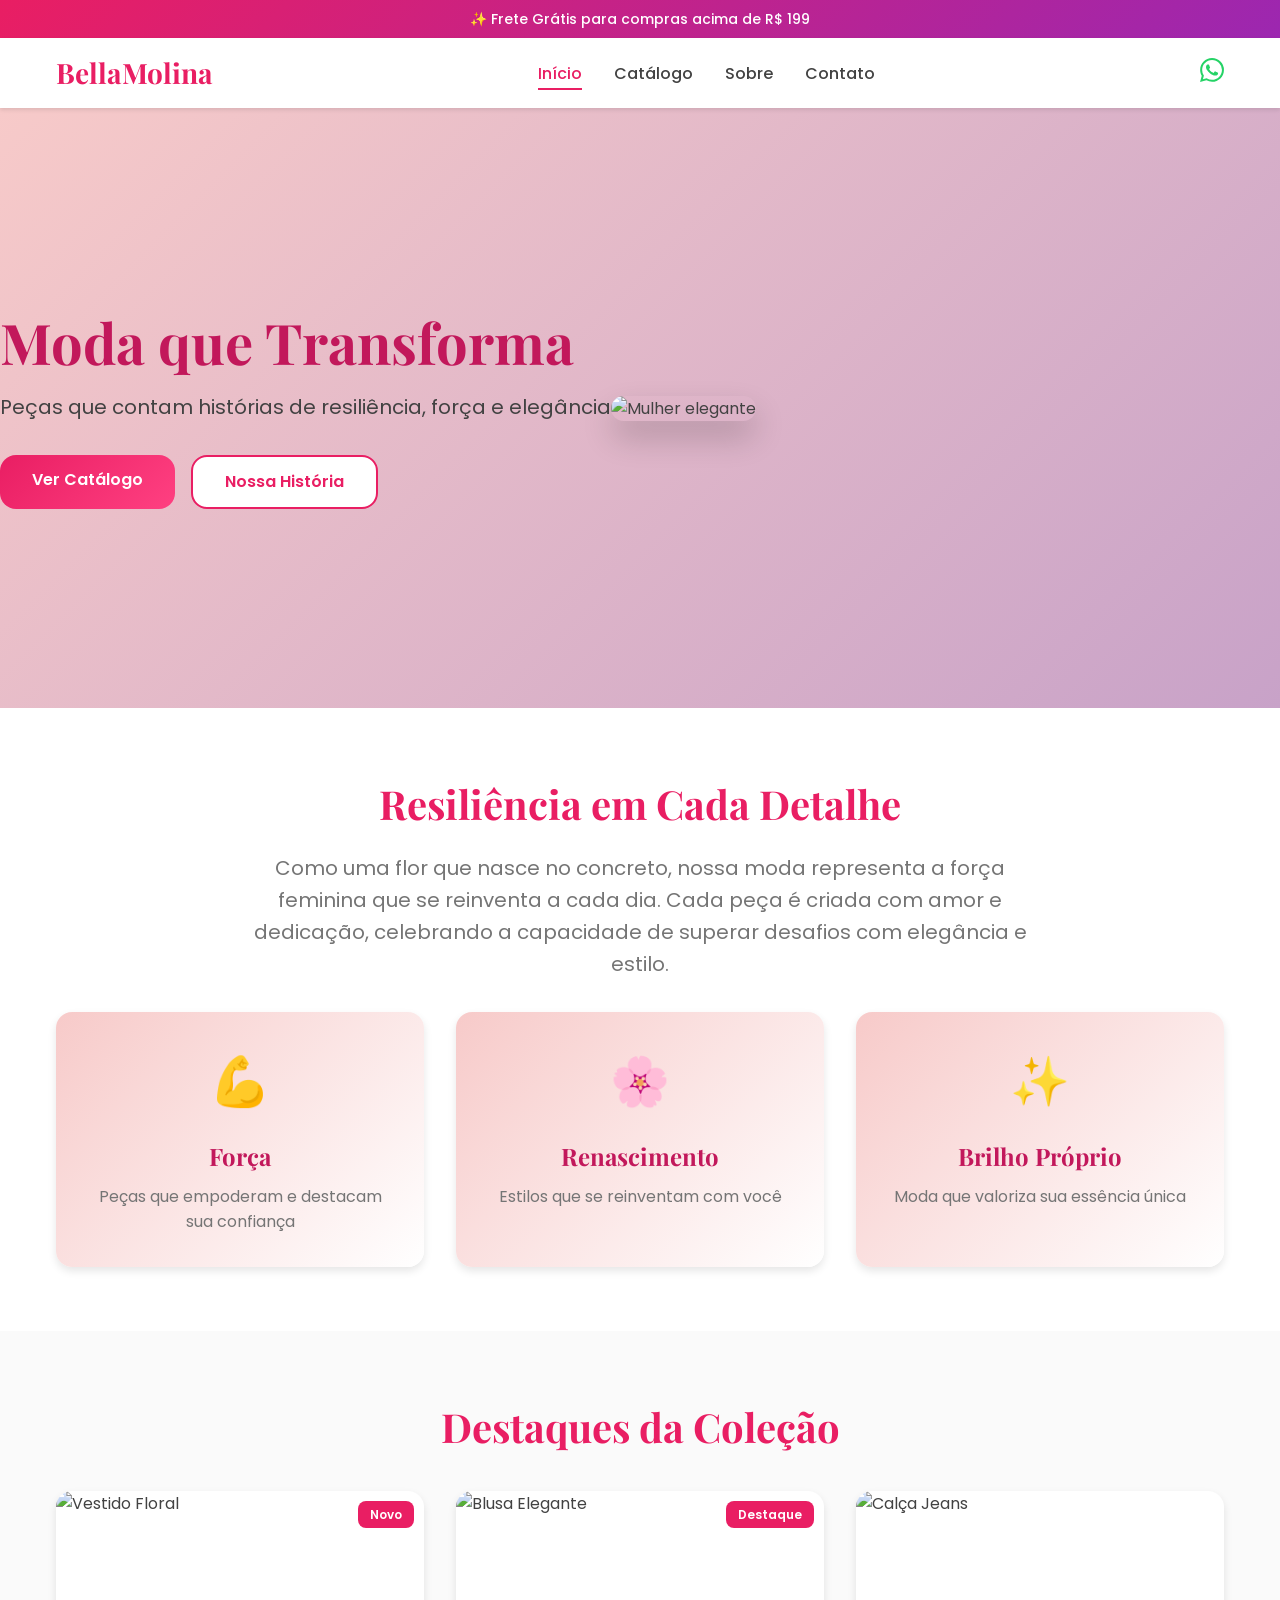
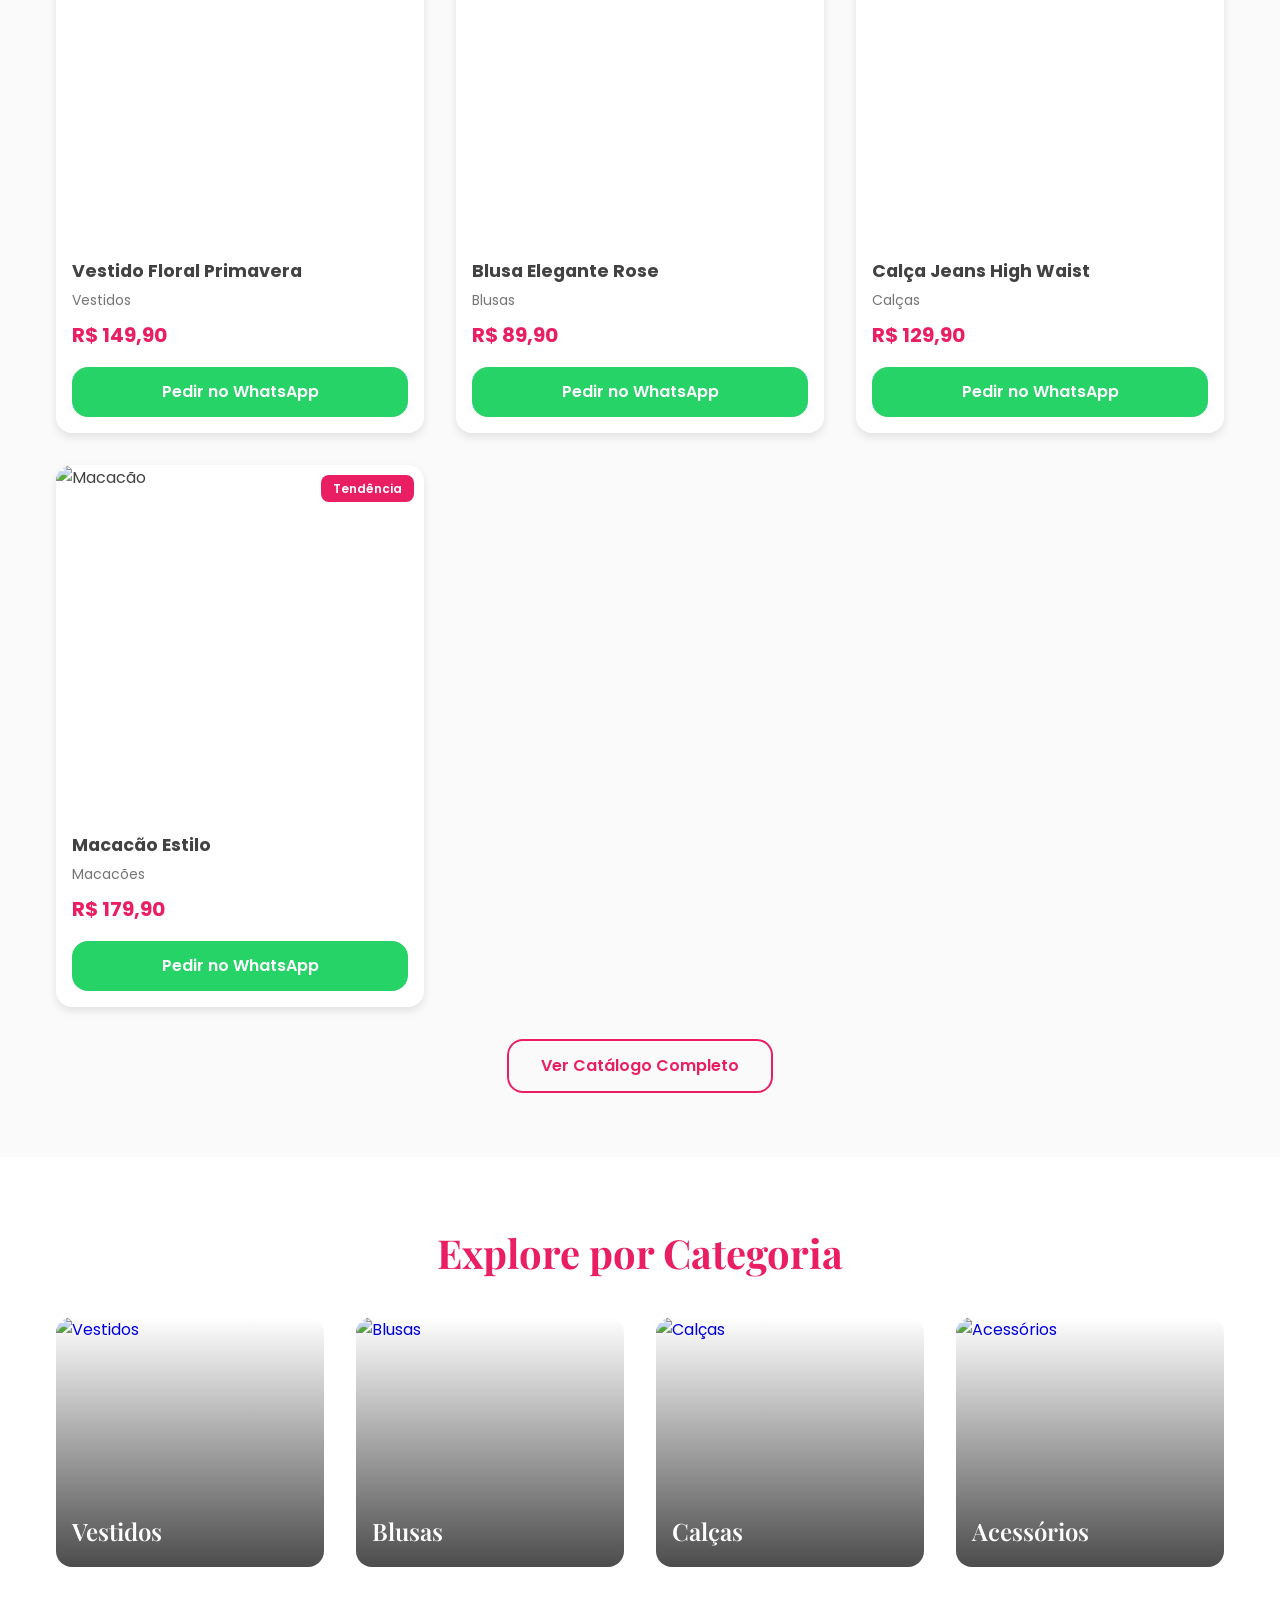
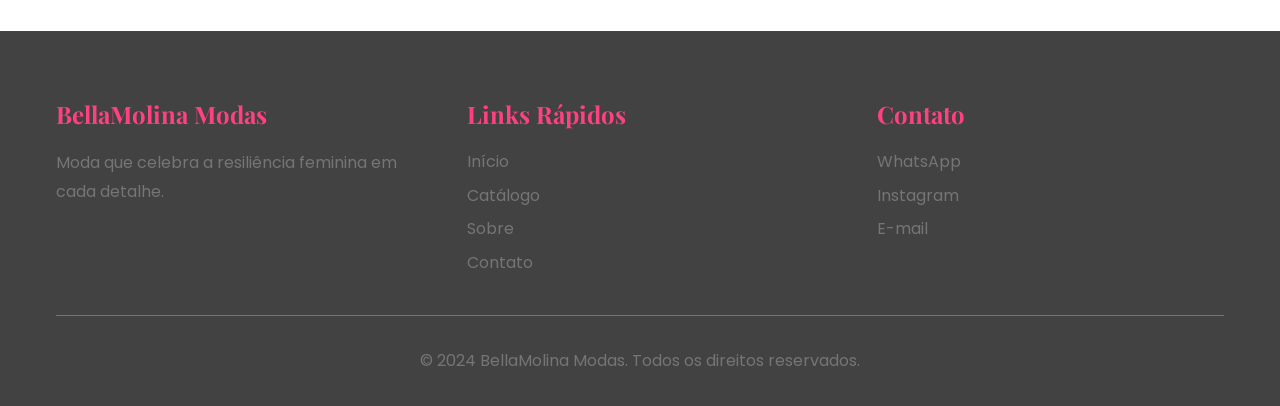
==== index.html @ 5fe0efd4 "Site estático BellaMolina Modas - Catálogo com tema de resiliência" ====
<!DOCTYPE html>
<html lang="pt-BR">
<head>
    <meta charset="UTF-8">
    <meta name="viewport" content="width=device-width, initial-scale=1.0">
    <title>BellaMolina Modas | Resiliência e Estilo</title>
    <link rel="stylesheet" href="styles.css">
    <link rel="preconnect" href="https://fonts.googleapis.com">
    <link rel="preconnect" href="https://fonts.gstatic.com" crossorigin>
    <link href="https://fonts.googleapis.com/css2?family=Poppins:wght@300;400;500;600;700&family=Playfair+Display:wght@400;500;600;700&display=swap" rel="stylesheet">
</head>
<body>
    <header>
        <div class="top-bar">
            <p>✨ Frete Grátis para compras acima de R$ 199</p>
        </div>
        <nav class="main-nav">
            <div class="nav-container">
                <div class="logo">
                    <h1>BellaMolina</h1>
                </div>
                <ul class="nav-links">
                    <li><a href="index.html" class="active">Início</a></li>
                    <li><a href="catalogo.html">Catálogo</a></li>
                    <li><a href="sobre.html">Sobre</a></li>
                    <li><a href="contato.html">Contato</a></li>
                </ul>
                <div class="nav-icons">
                    <a href="contato.html" class="whatsapp-btn">
                        <svg width="24" height="24" viewBox="0 0 24 24" fill="currentColor">
                            <path d="M17.472 14.382c-.297-.149-1.758-.867-2.03-.967-.273-.099-.471-.148-.67.15-.197.297-.767.966-.94 1.164-.173.199-.347.223-.644.075-.297-.15-1.255-.463-2.39-1.475-.883-.788-1.48-1.761-1.653-2.059-.173-.297-.018-.458.13-.606.134-.133.298-.347.446-.52.149-.174.198-.298.298-.497.099-.198.05-.371-.025-.52-.075-.149-.669-1.612-.916-2.207-.242-.579-.487-.5-.669-.51-.173-.008-.371-.01-.57-.01-.198 0-.52.074-.792.372-.272.297-1.04 1.016-1.04 2.479 0 1.462 1.065 2.875 1.213 3.074.149.198 2.096 3.2 5.077 4.487.709.306 1.262.489 1.694.625.712.227 1.36.195 1.871.118.571-.085 1.758-.719 2.006-1.413.248-.694.248-1.289.173-1.413-.074-.124-.272-.198-.57-.347m-5.421 7.403h-.004a9.87 9.87 0 01-5.031-1.378l-.361-.214-3.741.982.998-3.648-.235-.374a9.86 9.86 0 01-1.51-5.26c.001-5.45 4.436-9.884 9.888-9.884 2.64 0 5.122 1.03 6.988 2.898a9.825 9.825 0 012.893 6.994c-.003 5.45-4.437 9.884-9.885 9.884m8.413-18.297A11.815 11.815 0 0012.05 0C5.495 0 .16 5.335.157 11.892c0 2.096.547 4.142 1.588 5.945L.057 24l6.305-1.654a11.882 11.882 0 005.683 1.448h.005c6.554 0 11.89-5.335 11.893-11.893a11.821 11.821 0 00-3.48-8.413z"/>
                        </svg>
                    </a>
                    <div class="menu-toggle">
                        <span></span>
                        <span></span>
                        <span></span>
                    </div>
                </div>
            </div>
        </nav>
    </header>

    <main>
        <section class="hero">
            <div class="hero-content">
                <h2>Moda que Transforma</h2>
                <p>Peças que contam histórias de resiliência, força e elegância</p>
                <div class="hero-buttons">
                    <a href="catalogo.html" class="btn btn-primary">Ver Catálogo</a>
                    <a href="sobre.html" class="btn btn-secondary">Nossa História</a>
                </div>
            </div>
            <div class="hero-image">
                <img src="https://images.unsplash.com/photo-1483985988355-763728e1935b?w=800" alt="Mulher elegante">
            </div>
        </section>

        <section class="resiliencia">
            <div class="container">
                <h2>Resiliência em Cada Detalhe</h2>
                <p>Como uma flor que nasce no concreto, nossa moda representa a força feminina que se reinventa a cada dia. Cada peça é criada com amor e dedicação, celebrando a capacidade de superar desafios com elegância e estilo.</p>
                <div class="resiliencia-cards">
                    <div class="card">
                        <div class="card-icon">💪</div>
                        <h3>Força</h3>
                        <p>Peças que empoderam e destacam sua confiança</p>
                    </div>
                    <div class="card">
                        <div class="card-icon">🌸</div>
                        <h3>Renascimento</h3>
                        <p>Estilos que se reinventam com você</p>
                    </div>
                    <div class="card">
                        <div class="card-icon">✨</div>
                        <h3>Brilho Próprio</h3>
                        <p>Moda que valoriza sua essência única</p>
                    </div>
                </div>
            </div>
        </section>

        <section class="destaques">
            <div class="container">
                <h2>Destaques da Coleção</h2>
                <div class="produtos-grid">
                    <div class="produto-card">
                        <div class="produto-image">
                            <img src="https://images.unsplash.com/photo-1515886657613-9f3515b0c78f?w=400" alt="Vestido Floral">
                            <div class="produto-badge">Novo</div>
                        </div>
                        <div class="produto-info">
                            <h3>Vestido Floral Primavera</h3>
                            <p class="categoria">Vestidos</p>
                            <p class="preco">R$ 149,90</p>
                            <a href="contato.html?produto=Vestido Floral Primavera" class="btn btn-whatsapp">Pedir no WhatsApp</a>
                        </div>
                    </div>
                    <div class="produto-card">
                        <div class="produto-image">
                            <img src="https://images.unsplash.com/photo-1434389677669-e08b4cac3105?w=400" alt="Blusa Elegante">
                            <div class="produto-badge">Destaque</div>
                        </div>
                        <div class="produto-info">
                            <h3>Blusa Elegante Rose</h3>
                            <p class="categoria">Blusas</p>
                            <p class="preco">R$ 89,90</p>
                            <a href="contato.html?produto=Blusa Elegante Rose" class="btn btn-whatsapp">Pedir no WhatsApp</a>
                        </div>
                    </div>
                    <div class="produto-card">
                        <div class="produto-image">
                            <img src="https://images.unsplash.com/photo-1509631179647-0177331693ae?w=400" alt="Calça Jeans">
                        </div>
                        <div class="produto-info">
                            <h3>Calça Jeans High Waist</h3>
                            <p class="categoria">Calças</p>
                            <p class="preco">R$ 129,90</p>
                            <a href="contato.html?produto=Calça Jeans High Waist" class="btn btn-whatsapp">Pedir no WhatsApp</a>
                        </div>
                    </div>
                    <div class="produto-card">
                        <div class="produto-image">
                            <img src="https://images.unsplash.com/photo-1595777457583-95e059d581b8?w=400" alt="Macacão">
                            <div class="produto-badge">Tendência</div>
                        </div>
                        <div class="produto-info">
                            <h3>Macacão Estilo</h3>
                            <p class="categoria">Macacões</p>
                            <p class="preco">R$ 179,90</p>
                            <a href="contato.html?produto=Macacão Estilo" class="btn btn-whatsapp">Pedir no WhatsApp</a>
                        </div>
                    </div>
                </div>
                <div class="text-center">
                    <a href="catalogo.html" class="btn btn-outline">Ver Catálogo Completo</a>
                </div>
            </div>
        </section>

        <section class="categorias">
            <div class="container">
                <h2>Explore por Categoria</h2>
                <div class="categorias-grid">
                    <a href="catalogo.html?categoria=vestidos" class="categoria-card">
                        <img src="https://images.unsplash.com/photo-1595777457583-95e059d581b8?w=400" alt="Vestidos">
                        <div class="categoria-overlay">
                            <span>Vestidos</span>
                        </div>
                    </a>
                    <a href="catalogo.html?categoria=blusas" class="categoria-card">
                        <img src="https://images.unsplash.com/photo-1564257631407-4deb1f99d992?w=400" alt="Blusas">
                        <div class="categoria-overlay">
                            <span>Blusas</span>
                        </div>
                    </a>
                    <a href="catalogo.html?categoria=calcas" class="categoria-card">
                        <img src="https://images.unsplash.com/photo-1542272617-08f08330386e?w=400" alt="Calças">
                        <div class="categoria-overlay">
                            <span>Calças</span>
                        </div>
                    </a>
                    <a href="catalogo.html?categoria=acessorios" class="categoria-card">
                        <img src="https://images.unsplash.com/photo-1611085583191-a3b181a88401?w=400" alt="Acessórios">
                        <div class="categoria-overlay">
                            <span>Acessórios</span>
                        </div>
                    </a>
                </div>
            </div>
        </section>
    </main>

    <footer>
        <div class="container">
            <div class="footer-content">
                <div class="footer-section">
                    <h3>BellaMolina Modas</h3>
                    <p>Moda que celebra a resiliência feminina em cada detalhe.</p>
                </div>
                <div class="footer-section">
                    <h3>Links Rápidos</h3>
                    <ul>
                        <li><a href="index.html">Início</a></li>
                        <li><a href="catalogo.html">Catálogo</a></li>
                        <li><a href="sobre.html">Sobre</a></li>
                        <li><a href="contato.html">Contato</a></li>
                    </ul>
                </div>
                <div class="footer-section">
                    <h3>Contato</h3>
                    <ul>
                        <li><a href="contato.html">WhatsApp</a></li>
                        <li><a href="contato.html">Instagram</a></li>
                        <li><a href="contato.html">E-mail</a></li>
                    </ul>
                </div>
            </div>
            <div class="footer-bottom">
                <p>&copy; 2024 BellaMolina Modas. Todos os direitos reservados.</p>
            </div>
        </div>
    </footer>

    <script>
        // Mobile menu toggle
        const menuToggle = document.querySelector('.menu-toggle');
        const navLinks = document.querySelector('.nav-links');

        menuToggle.addEventListener('click', () => {
            navLinks.classList.toggle('active');
        });

        // Smooth scroll
        document.querySelectorAll('a[href^="#"]').forEach(anchor => {
            anchor.addEventListener('click', function (e) {
                e.preventDefault();
                document.querySelector(this.getAttribute('href')).scrollIntoView({
                    behavior: 'smooth'
                });
            });
        });
    </script>
</body>
</html>
---- styles.css ----
/* ===== RESET & BASE ===== */
* {
    margin: 0;
    padding: 0;
    box-sizing: border-box;
}

:root {
    /* Cores vibrantes femininas */
    --primary: #E91E63;
    --primary-light: #FF4081;
    --primary-dark: #C2185B;
    --secondary: #9C27B0;
    --secondary-light: #E040FB;
    --accent: #FF6F00;
    --gold: #FFD700;
    --coral: #FF6B6B;
    --lilac: #C8A2C8;
    --rose: #F7CAC9;
    
    /* Cores neutras */
    --white: #FFFFFF;
    --off-white: #FAFAFA;
    --gray-light: #F5F5F5;
    --gray: #757575;
    --gray-dark: #424242;
    --black: #212121;
    
    /* Fontes */
    --font-primary: 'Poppins', sans-serif;
    --font-display: 'Playfair Display', serif;
    
    /* Espaçamento */
    --spacing-xs: 0.5rem;
    --spacing-sm: 1rem;
    --spacing-md: 2rem;
    --spacing-lg: 4rem;
    --spacing-xl: 6rem;
    
    /* Border radius */
    --radius-sm: 4px;
    --radius-md: 8px;
    --radius-lg: 16px;
    --radius-xl: 24px;
    
    /* Shadows */
    --shadow-sm: 0 2px 4px rgba(0, 0, 0, 0.1);
    --shadow-md: 0 4px 8px rgba(0, 0, 0, 0.1);
    --shadow-lg: 0 8px 16px rgba(0, 0, 0, 0.15);
    --shadow-xl: 0 16px 32px rgba(0, 0, 0, 0.2);
}

body {
    font-family: var(--font-primary);
    color: var(--gray-dark);
    background-color: var(--off-white);
    line-height: 1.6;
}

.container {
    max-width: 1200px;
    margin: 0 auto;
    padding: 0 var(--spacing-sm);
}

/* ===== HEADER ===== */
.top-bar {
    background: linear-gradient(135deg, var(--primary) 0%, var(--secondary) 100%);
    color: var(--white);
    text-align: center;
    padding: var(--spacing-xs);
    font-size: 0.875rem;
    font-weight: 500;
}

.main-nav {
    background: var(--white);
    box-shadow: var(--shadow-sm);
    position: sticky;
    top: 0;
    z-index: 1000;
}

.nav-container {
    max-width: 1200px;
    margin: 0 auto;
    padding: 0 var(--spacing-sm);
    display: flex;
    justify-content: space-between;
    align-items: center;
    height: 70px;
}

.logo h1 {
    font-family: var(--font-display);
    font-size: 1.75rem;
    color: var(--primary);
    font-weight: 700;
}

.nav-links {
    display: flex;
    list-style: none;
    gap: var(--spacing-md);
}

.nav-links a {
    text-decoration: none;
    color: var(--gray-dark);
    font-weight: 500;
    transition: color 0.3s ease;
    position: relative;
}

.nav-links a:hover,
.nav-links a.active {
    color: var(--primary);
}

.nav-links a.active::after {
    content: '';
    position: absolute;
    bottom: -5px;
    left: 0;
    width: 100%;
    height: 2px;
    background: var(--primary);
}

.nav-icons {
    display: flex;
    align-items: center;
    gap: var(--spacing-sm);
}

.whatsapp-btn {
    color: #25D366;
    transition: transform 0.3s ease;
}

.whatsapp-btn:hover {
    transform: scale(1.1);
}

.menu-toggle {
    display: none;
    flex-direction: column;
    cursor: pointer;
    gap: 4px;
}

.menu-toggle span {
    width: 25px;
    height: 3px;
    background: var(--gray-dark);
    transition: all 0.3s ease;
}

/* ===== HERO ===== */
.hero {
    background: linear-gradient(135deg, var(--rose) 0%, var(--lilac) 100%);
    padding: var(--spacing-xl) 0;
    display: flex;
    align-items: center;
    min-height: 600px;
}

.hero .container {
    display: grid;
    grid-template-columns: 1fr 1fr;
    gap: var(--spacing-lg);
    align-items: center;
}

.hero-content h2 {
    font-family: var(--font-display);
    font-size: 3.5rem;
    color: var(--primary-dark);
    margin-bottom: var(--spacing-sm);
    line-height: 1.2;
}

.hero-content p {
    font-size: 1.25rem;
    color: var(--gray-dark);
    margin-bottom: var(--spacing-md);
}

.hero-buttons {
    display: flex;
    gap: var(--spacing-sm);
}

.hero-image img {
    width: 100%;
    height: auto;
    border-radius: var(--radius-xl);
    box-shadow: var(--shadow-xl);
}

/* ===== BUTTONS ===== */
.btn {
    display: inline-block;
    padding: 12px 32px;
    border-radius: var(--radius-lg);
    text-decoration: none;
    font-weight: 600;
    transition: all 0.3s ease;
    cursor: pointer;
    border: none;
    font-size: 1rem;
}

.btn-primary {
    background: linear-gradient(135deg, var(--primary) 0%, var(--primary-light) 100%);
    color: var(--white);
}

.btn-primary:hover {
    transform: translateY(-2px);
    box-shadow: var(--shadow-lg);
}

.btn-secondary {
    background: var(--white);
    color: var(--primary);
    border: 2px solid var(--primary);
}

.btn-secondary:hover {
    background: var(--primary);
    color: var(--white);
}

.btn-outline {
    background: transparent;
    color: var(--primary);
    border: 2px solid var(--primary);
}

.btn-outline:hover {
    background: var(--primary);
    color: var(--white);
}

.btn-whatsapp {
    background: #25D366;
    color: var(--white);
    width: 100%;
    text-align: center;
}

.btn-whatsapp:hover {
    background: #1EBE57;
    transform: translateY(-2px);
}

.btn-whatsapp-large {
    background: #25D366;
    color: var(--white);
    padding: 16px 48px;
    font-size: 1.1rem;
}

.btn-whatsapp-large:hover {
    background: #1EBE57;
    transform: translateY(-2px);
}

.btn-instagram {
    background: linear-gradient(45deg, #f09433 0%, #e6683c 25%, #dc2743 50%, #cc2366 75%, #bc1888 100%);
    color: var(--white);
    width: 100%;
    text-align: center;
}

.btn-instagram:hover {
    transform: translateY(-2px);
    box-shadow: var(--shadow-lg);
}

/* ===== SECTIONS ===== */
section {
    padding: var(--spacing-lg) 0;
}

.text-center {
    text-align: center;
    margin-top: var(--spacing-md);
}

/* ===== RESILIÊNCIA ===== */
.resiliencia {
    background: var(--white);
}

.resiliencia h2 {
    font-family: var(--font-display);
    font-size: 2.5rem;
    color: var(--primary);
    text-align: center;
    margin-bottom: var(--spacing-sm);
}

.resiliencia > .container > p {
    text-align: center;
    font-size: 1.25rem;
    max-width: 800px;
    margin: 0 auto var(--spacing-md);
    color: var(--gray);
}

.resiliencia-cards {
    display: grid;
    grid-template-columns: repeat(auto-fit, minmax(250px, 1fr));
    gap: var(--spacing-md);
    margin-top: var(--spacing-md);
}

.card {
    background: linear-gradient(135deg, var(--rose) 0%, var(--white) 100%);
    padding: var(--spacing-md);
    border-radius: var(--radius-lg);
    text-align: center;
    box-shadow: var(--shadow-md);
    transition: transform 0.3s ease;
}

.card:hover {
    transform: translateY(-5px);
}

.card-icon {
    font-size: 3rem;
    margin-bottom: var(--spacing-sm);
}

.card h3 {
    font-family: var(--font-display);
    font-size: 1.5rem;
    color: var(--primary-dark);
    margin-bottom: var(--spacing-xs);
}

.card p {
    color: var(--gray);
}

/* ===== DESTAQUES ===== */
.destaques {
    background: var(--off-white);
}

.destaques h2 {
    font-family: var(--font-display);
    font-size: 2.5rem;
    color: var(--primary);
    text-align: center;
    margin-bottom: var(--spacing-md);
}

/* ===== PRODUTOS GRID ===== */
.produtos-grid {
    display: grid;
    grid-template-columns: repeat(auto-fill, minmax(280px, 1fr));
    gap: var(--spacing-md);
}

.produto-card {
    background: var(--white);
    border-radius: var(--radius-lg);
    overflow: hidden;
    box-shadow: var(--shadow-md);
    transition: transform 0.3s ease, box-shadow 0.3s ease;
}

.produto-card:hover {
    transform: translateY(-5px);
    box-shadow: var(--shadow-lg);
}

.produto-image {
    position: relative;
    height: 350px;
    overflow: hidden;
}

.produto-image img {
    width: 100%;
    height: 100%;
    object-fit: cover;
    transition: transform 0.3s ease;
}

.produto-card:hover .produto-image img {
    transform: scale(1.05);
}

.produto-badge {
    position: absolute;
    top: 10px;
    right: 10px;
    background: var(--primary);
    color: var(--white);
    padding: 4px 12px;
    border-radius: var(--radius-md);
    font-size: 0.75rem;
    font-weight: 600;
}

.produto-info {
    padding: var(--spacing-sm);
}

.produto-info h3 {
    font-size: 1.1rem;
    color: var(--gray-dark);
    margin-bottom: 4px;
}

.produto-info .categoria {
    font-size: 0.875rem;
    color: var(--gray);
    margin-bottom: 8px;
}

.produto-info .preco {
    font-size: 1.25rem;
    color: var(--primary);
    font-weight: 700;
    margin-bottom: var(--spacing-sm);
}

/* ===== CATEGORIAS ===== */
.categorias {
    background: var(--white);
}

.categorias h2 {
    font-family: var(--font-display);
    font-size: 2.5rem;
    color: var(--primary);
    text-align: center;
    margin-bottom: var(--spacing-md);
}

.categorias-grid {
    display: grid;
    grid-template-columns: repeat(auto-fill, minmax(250px, 1fr));
    gap: var(--spacing-md);
}

.categoria-card {
    position: relative;
    height: 250px;
    border-radius: var(--radius-lg);
    overflow: hidden;
    text-decoration: none;
}

.categoria-card img {
    width: 100%;
    height: 100%;
    object-fit: cover;
    transition: transform 0.3s ease;
}

.categoria-card:hover img {
    transform: scale(1.1);
}

.categoria-overlay {
    position: absolute;
    top: 0;
    left: 0;
    width: 100%;
    height: 100%;
    background: linear-gradient(to top, rgba(0, 0, 0, 0.7) 0%, transparent 100%);
    display: flex;
    align-items: flex-end;
    padding: var(--spacing-sm);
}

.categoria-overlay span {
    color: var(--white);
    font-family: var(--font-display);
    font-size: 1.5rem;
    font-weight: 600;
}

/* ===== PAGE HEADER ===== */
.page-header {
    background: linear-gradient(135deg, var(--primary) 0%, var(--secondary) 100%);
    color: var(--white);
    padding: var(--spacing-lg) 0;
    text-align: center;
}

.page-header h1 {
    font-family: var(--font-display);
    font-size: 3rem;
    margin-bottom: var(--spacing-xs);
}

.page-header p {
    font-size: 1.25rem;
    opacity: 0.9;
}

/* ===== CATÁLOGO FILTROS ===== */
.catalogo-filtros {
    background: var(--white);
    padding: var(--spacing-md) 0;
}

.filtros-container {
    display: flex;
    flex-wrap: wrap;
    gap: var(--spacing-sm);
    justify-content: center;
}

.filtro-btn {
    padding: 10px 24px;
    border: 2px solid var(--primary);
    background: transparent;
    color: var(--primary);
    border-radius: var(--radius-lg);
    font-weight: 500;
    cursor: pointer;
    transition: all 0.3s ease;
    font-family: var(--font-primary);
}

.filtro-btn:hover,
.filtro-btn.active {
    background: var(--primary);
    color: var(--white);
}

.catalogo-produtos {
    padding: var(--spacing-lg) 0;
    background: var(--off-white);
}

/* ===== SOBRE ===== */
.sobre-historia {
    background: var(--white);
}

.historia-content {
    display: grid;
    grid-template-columns: 1fr 1fr;
    gap: var(--spacing-lg);
    align-items: center;
}

.historia-text h2 {
    font-family: var(--font-display);
    font-size: 2.5rem;
    color: var(--primary);
    margin-bottom: var(--spacing-sm);
}

.historia-text p {
    margin-bottom: var(--spacing-sm);
    color: var(--gray);
    line-height: 1.8;
}

.historia-image img {
    width: 100%;
    height: auto;
    border-radius: var(--radius-xl);
    box-shadow: var(--shadow-lg);
}

/* ===== VALORES ===== */
.valores {
    background: linear-gradient(135deg, var(--rose) 0%, var(--lilac) 100%);
}

.valores h2 {
    font-family: var(--font-display);
    font-size: 2.5rem;
    color: var(--primary-dark);
    text-align: center;
    margin-bottom: var(--spacing-md);
}

.valores-grid {
    display: grid;
    grid-template-columns: repeat(auto-fit, minmax(250px, 1fr));
    gap: var(--spacing-md);
}

.valor-card {
    background: var(--white);
    padding: var(--spacing-md);
    border-radius: var(--radius-lg);
    text-align: center;
    box-shadow: var(--shadow-md);
    transition: transform 0.3s ease;
}

.valor-card:hover {
    transform: translateY(-5px);
}

.valor-icon {
    font-size: 3rem;
    margin-bottom: var(--spacing-sm);
}

.valor-card h3 {
    font-family: var(--font-display);
    font-size: 1.5rem;
    color: var(--primary);
    margin-bottom: var(--spacing-xs);
}

.valor-card p {
    color: var(--gray);
}

/* ===== TIMELINE ===== */
.timeline {
    background: var(--white);
}

.timeline h2 {
    font-family: var(--font-display);
    font-size: 2.5rem;
    color: var(--primary);
    text-align: center;
    margin-bottom: var(--spacing-lg);
}

.timeline-container {
    max-width: 800px;
    margin: 0 auto;
}

.timeline-item {
    display: flex;
    gap: var(--spacing-md);
    margin-bottom: var(--spacing-md);
    align-items: flex-start;
}

.timeline-year {
    background: var(--primary);
    color: var(--white);
    padding: var(--spacing-sm);
    border-radius: var(--radius-lg);
    font-weight: 700;
    font-size: 1.25rem;
    min-width: 100px;
    text-align: center;
}

.timeline-content h3 {
    font-family: var(--font-display);
    font-size: 1.5rem;
    color: var(--primary);
    margin-bottom: var(--spacing-xs);
}

.timeline-content p {
    color: var(--gray);
}

/* ===== CTA SECTION ===== */
.cta-section {
    background: linear-gradient(135deg, var(--primary) 0%, var(--secondary) 100%);
    color: var(--white);
    text-align: center;
    padding: var(--spacing-xl) 0;
}

.cta-section h2 {
    font-family: var(--font-display);
    font-size: 2.5rem;
    margin-bottom: var(--spacing-sm);
}

.cta-section p {
    font-size: 1.25rem;
    margin-bottom: var(--spacing-md);
    opacity: 0.9;
}

/* ===== CONTATO ===== */
.contato-info {
    background: var(--off-white);
}

.contato-grid {
    display: grid;
    grid-template-columns: repeat(auto-fit, minmax(300px, 1fr));
    gap: var(--spacing-md);
}

.contato-card {
    background: var(--white);
    padding: var(--spacing-md);
    border-radius: var(--radius-lg);
    text-align: center;
    box-shadow: var(--shadow-md);
    transition: transform 0.3s ease;
}

.contato-card:hover {
    transform: translateY(-5px);
}

.whatsapp-card {
    border: 2px solid #25D366;
}

.contato-icon {
    color: var(--primary);
    margin-bottom: var(--spacing-sm);
}

.contato-card h3 {
    font-family: var(--font-display);
    font-size: 1.5rem;
    color: var(--primary);
    margin-bottom: var(--spacing-sm);
}

.contato-card p {
    color: var(--gray);
    margin-bottom: var(--spacing-sm);
}

/* ===== PRODUTO INTERESSE ===== */
.produto-interesse {
    background: var(--white);
    padding: var(--spacing-md) 0;
}

.produto-interesse-card {
    background: linear-gradient(135deg, var(--rose) 0%, var(--lilac) 100%);
    padding: var(--spacing-md);
    border-radius: var(--radius-lg);
    text-align: center;
    max-width: 600px;
    margin: 0 auto;
}

.produto-interesse-card h2 {
    font-family: var(--font-display);
    font-size: 2rem;
    color: var(--primary-dark);
    margin-bottom: var(--spacing-sm);
}

.produto-nome {
    font-size: 1.25rem;
    color: var(--gray-dark);
    margin-bottom: var(--spacing-md);
    font-weight: 600;
}

/* ===== HORÁRIOS ===== */
.horarios {
    background: var(--off-white);
}

.horarios h2 {
    font-family: var(--font-display);
    font-size: 2.5rem;
    color: var(--primary);
    text-align: center;
    margin-bottom: var(--spacing-md);
}

.horarios-list {
    max-width: 500px;
    margin: 0 auto;
}

.horario-item {
    display: flex;
    justify-content: space-between;
    padding: var(--spacing-sm);
    background: var(--white);
    border-radius: var(--radius-md);
    margin-bottom: var(--spacing-xs);
    box-shadow: var(--shadow-sm);
}

.horario-item .dia {
    font-weight: 600;
    color: var(--primary);
}

.horario-item .hora {
    color: var(--gray);
}

/* ===== FOOTER ===== */
footer {
    background: var(--gray-dark);
    color: var(--white);
    padding: var(--spacing-lg) 0 var(--spacing-md);
}

.footer-content {
    display: grid;
    grid-template-columns: repeat(auto-fit, minmax(250px, 1fr));
    gap: var(--spacing-lg);
    margin-bottom: var(--spacing-md);
}

.footer-section h3 {
    font-family: var(--font-display);
    font-size: 1.5rem;
    margin-bottom: var(--spacing-sm);
    color: var(--primary-light);
}

.footer-section p {
    color: var(--gray);
    line-height: 1.8;
}

.footer-section ul {
    list-style: none;
}

.footer-section ul li {
    margin-bottom: var(--spacing-xs);
}

.footer-section ul li a {
    color: var(--gray);
    text-decoration: none;
    transition: color 0.3s ease;
}

.footer-section ul li a:hover {
    color: var(--primary-light);
}

.footer-bottom {
    text-align: center;
    padding-top: var(--spacing-md);
    border-top: 1px solid var(--gray);
    color: var(--gray);
}

/* ===== RESPONSIVE ===== */
@media (max-width: 768px) {
    .nav-links {
        position: fixed;
        top: 70px;
        left: -100%;
        width: 100%;
        height: calc(100vh - 70px);
        background: var(--white);
        flex-direction: column;
        justify-content: center;
        align-items: center;
        transition: left 0.3s ease;
    }

    .nav-links.active {
        left: 0;
    }

    .menu-toggle {
        display: flex;
    }

    .hero .container {
        grid-template-columns: 1fr;
        text-align: center;
    }

    .hero-content h2 {
        font-size: 2.5rem;
    }

    .hero-buttons {
        justify-content: center;
    }

    .hero-image {
        order: -1;
    }

    .historia-content {
        grid-template-columns: 1fr;
    }

    .historia-image {
        order: -1;
    }

    .page-header h1 {
        font-size: 2rem;
    }

    .page-header p {
        font-size: 1rem;
    }
}

@media (max-width: 480px) {
    .hero-content h2 {
        font-size: 2rem;
    }

    .hero-content p {
        font-size: 1rem;
    }

    .hero-buttons {
        flex-direction: column;
    }

    .btn {
        width: 100%;
        text-align: center;
    }

    .resiliencia-cards,
    .produtos-grid,
    .categorias-grid,
    .valores-grid,
    .contato-grid {
        grid-template-columns: 1fr;
    }

    .filtros-container {
        flex-direction: column;
    }

    .filtro-btn {
        width: 100%;
    }
}
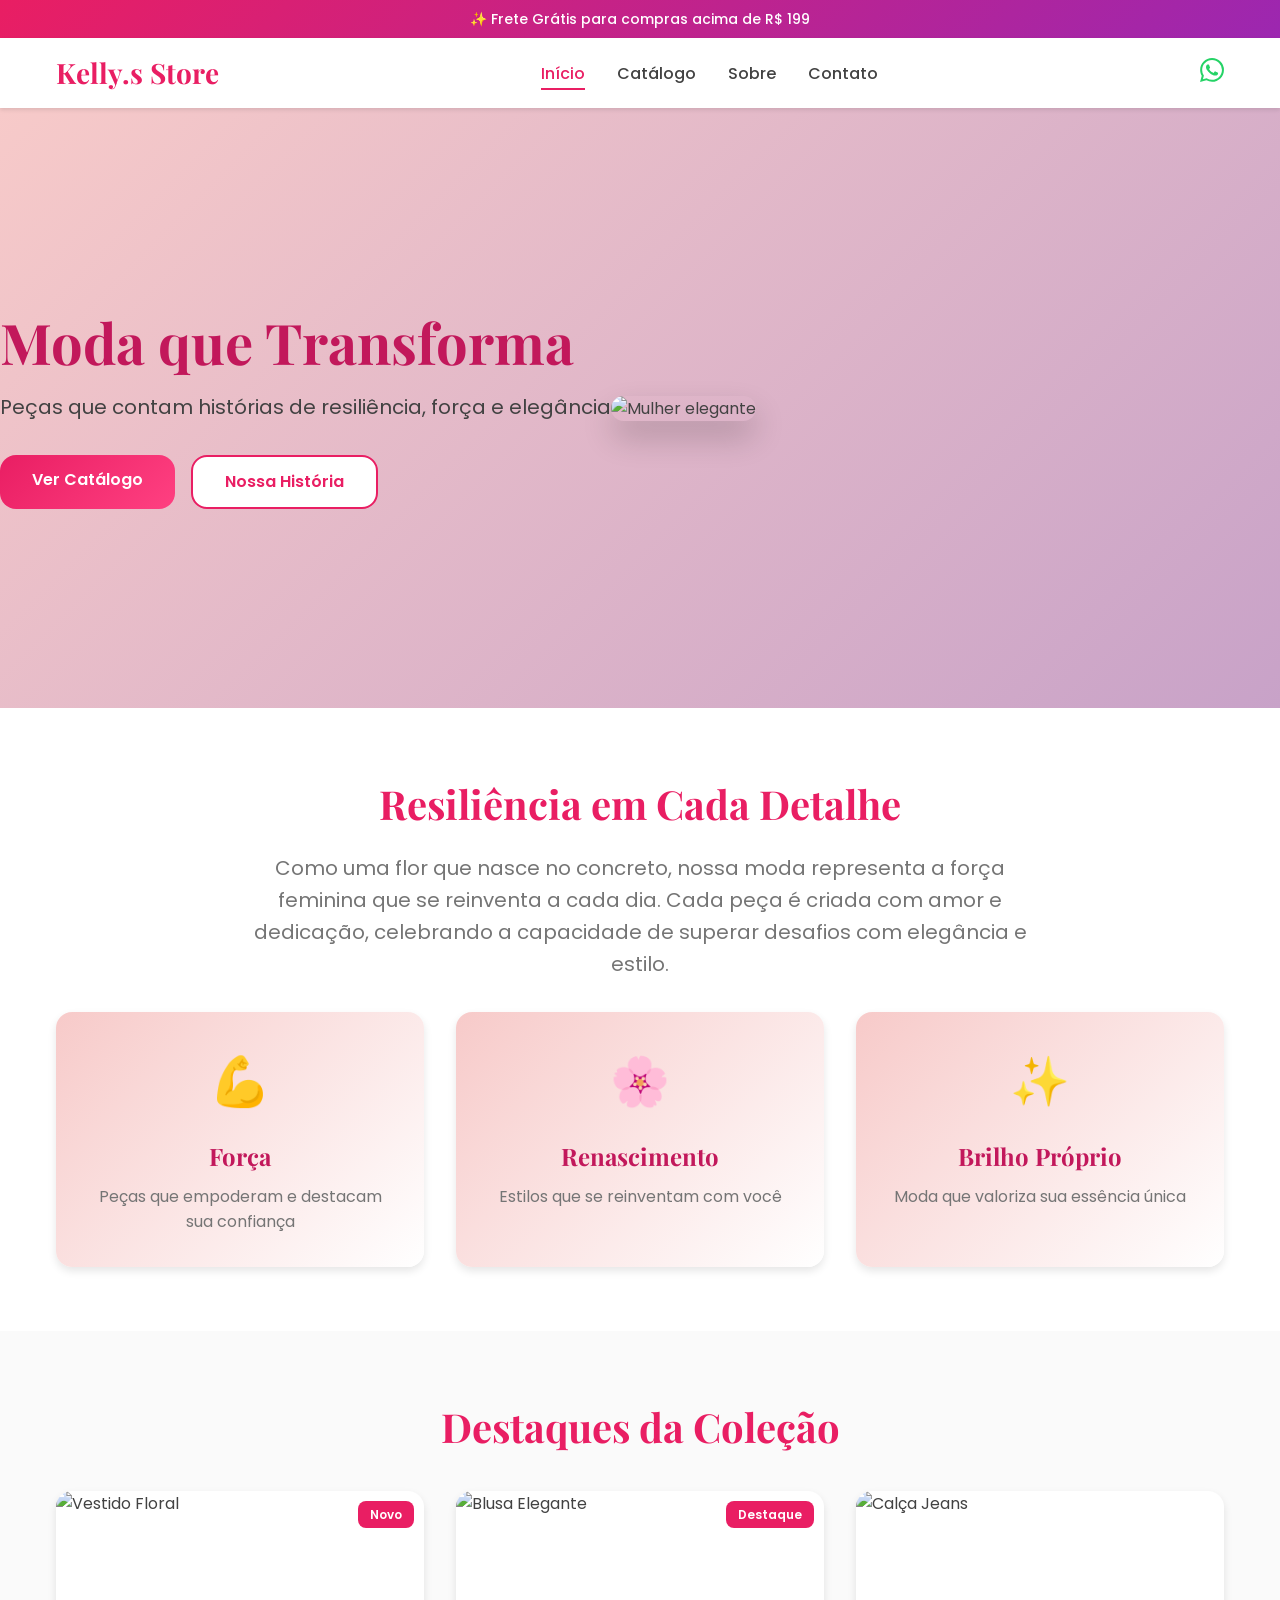
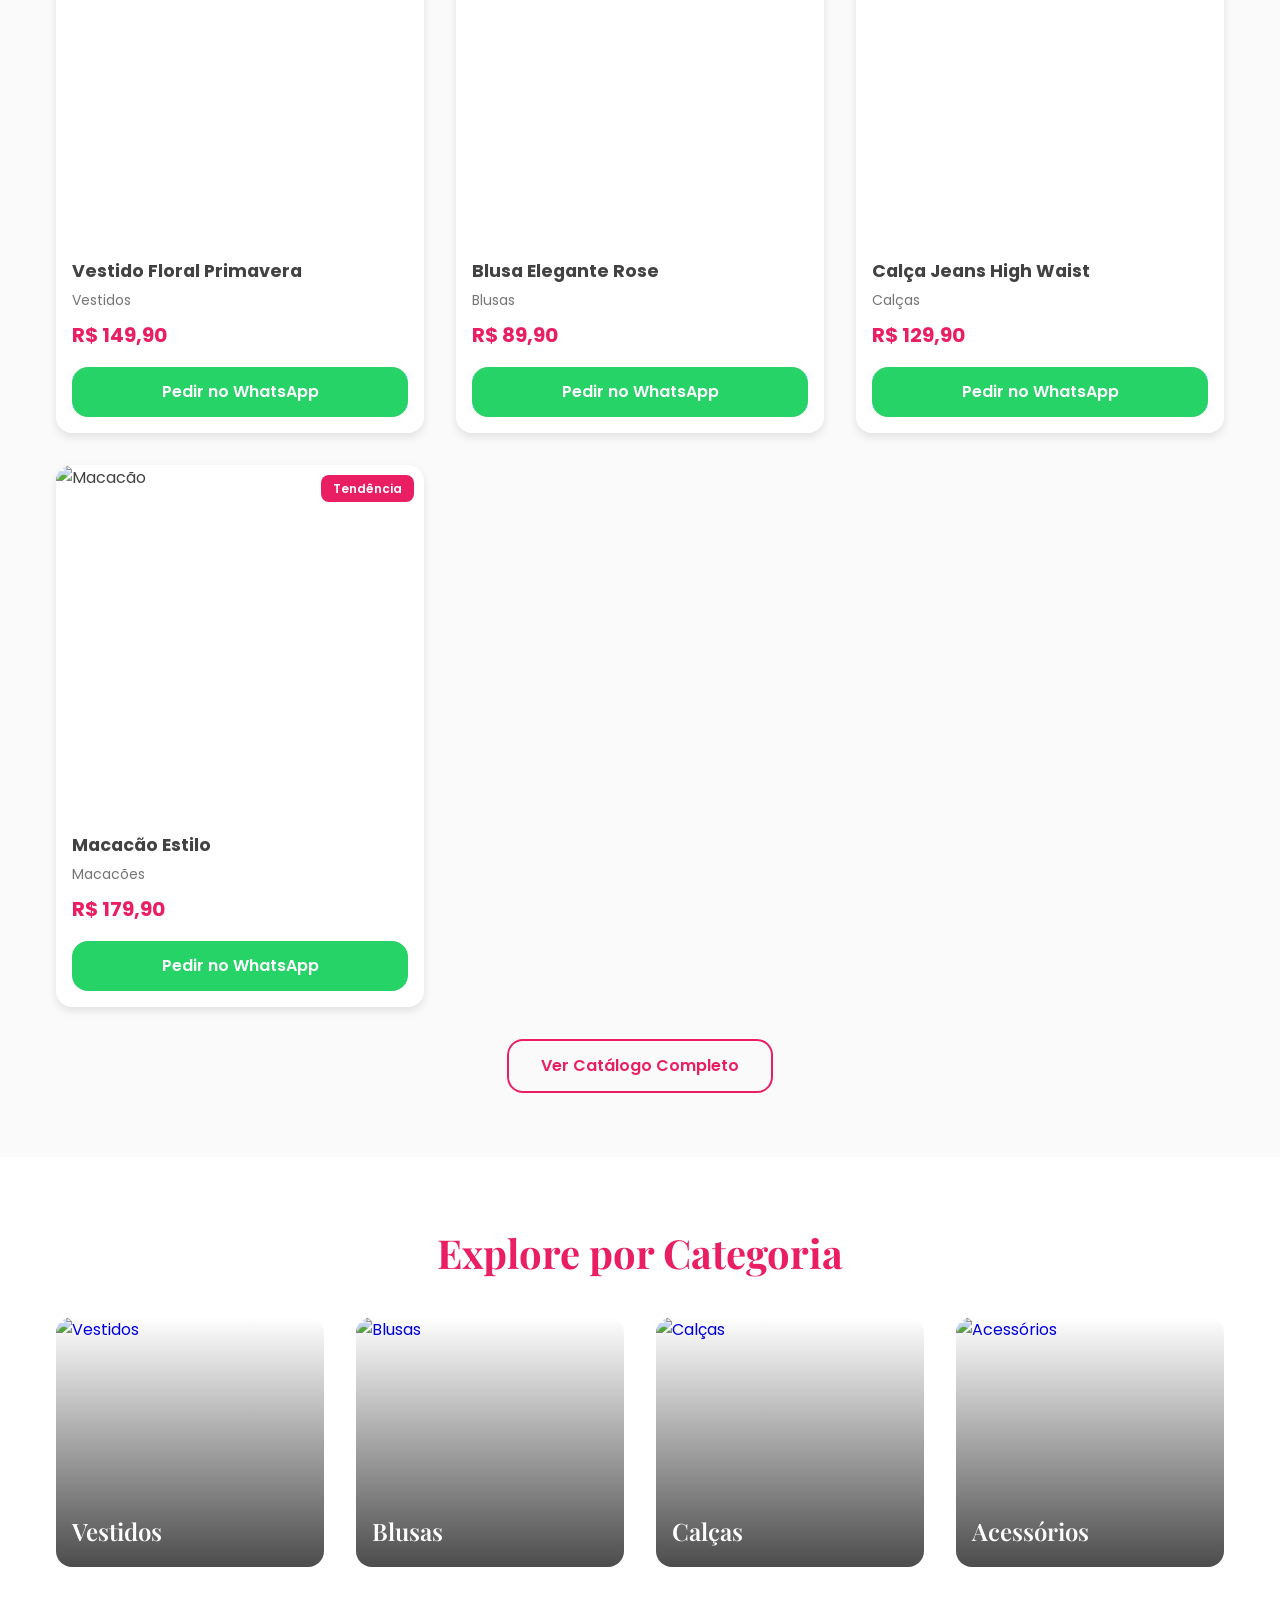
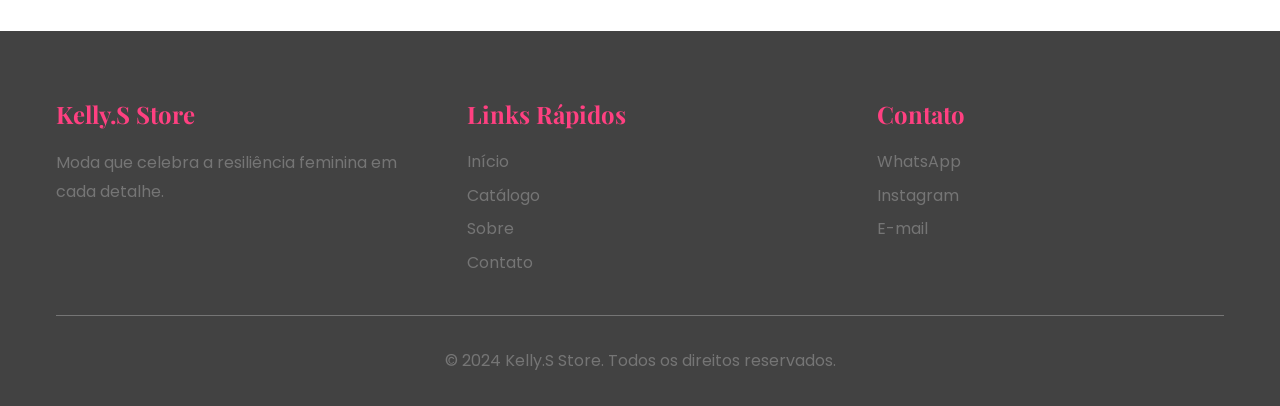
==== commit 874df580: "Atualizar nome da marca para Kelly.S Store" ====
--- a/index.html
+++ b/index.html
@@ -3,7 +3,7 @@
 <head>
     <meta charset="UTF-8">
     <meta name="viewport" content="width=device-width, initial-scale=1.0">
-    <title>BellaMolina Modas | Resiliência e Estilo</title>
+    <title>Kelly.s Store| Resiliência e Estilo</title>
     <link rel="stylesheet" href="styles.css">
     <link rel="preconnect" href="https://fonts.googleapis.com">
     <link rel="preconnect" href="https://fonts.gstatic.com" crossorigin>
@@ -17,7 +17,7 @@
         <nav class="main-nav">
             <div class="nav-container">
                 <div class="logo">
-                    <h1>BellaMolina</h1>
+                    <h1>Kelly.s Store</h1>
                 </div>
                 <ul class="nav-links">
                     <li><a href="index.html" class="active">Início</a></li>
@@ -175,7 +175,7 @@
         <div class="container">
             <div class="footer-content">
                 <div class="footer-section">
-                    <h3>BellaMolina Modas</h3>
+                    <h3>Kelly.S Store</h3>
                     <p>Moda que celebra a resiliência feminina em cada detalhe.</p>
                 </div>
                 <div class="footer-section">
@@ -197,7 +197,7 @@
                 </div>
             </div>
             <div class="footer-bottom">
-                <p>&copy; 2024 BellaMolina Modas. Todos os direitos reservados.</p>
+                <p>&copy; 2024 Kelly.S Store. Todos os direitos reservados.</p>
             </div>
         </div>
     </footer>
